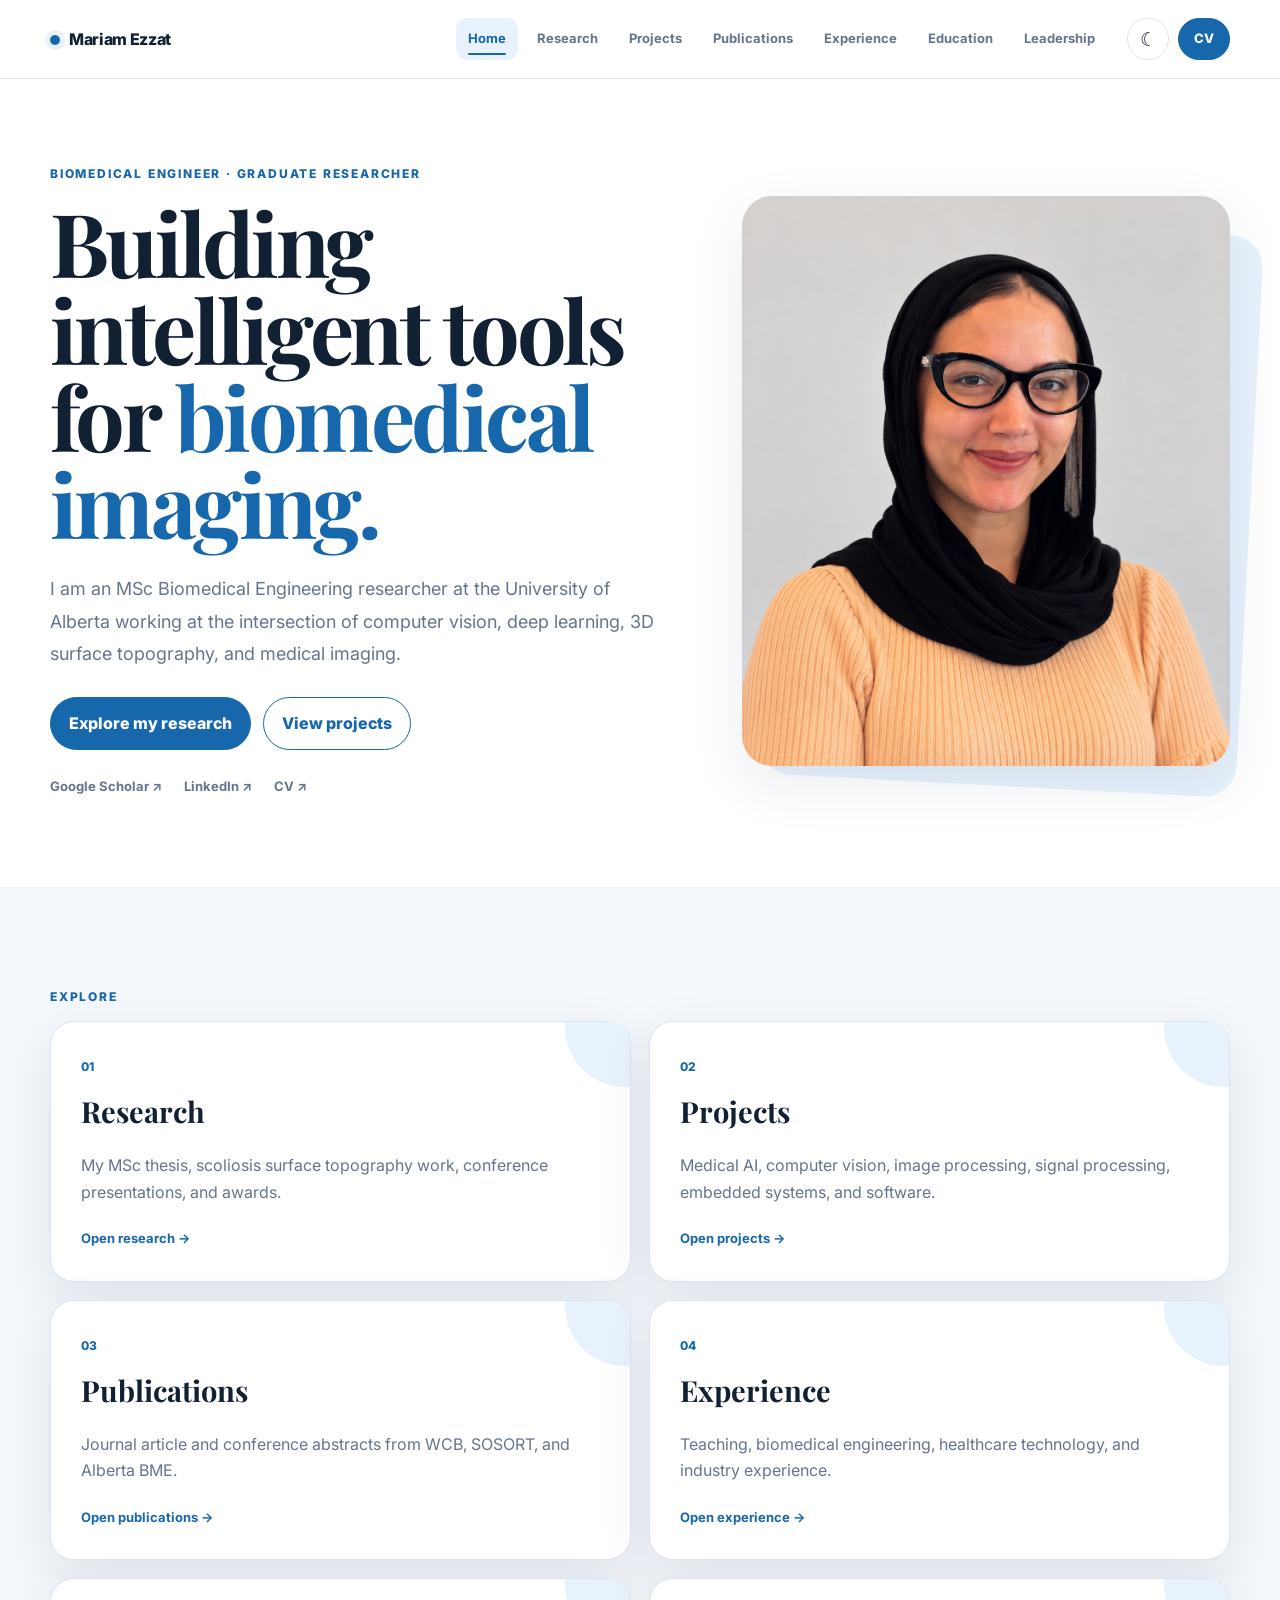
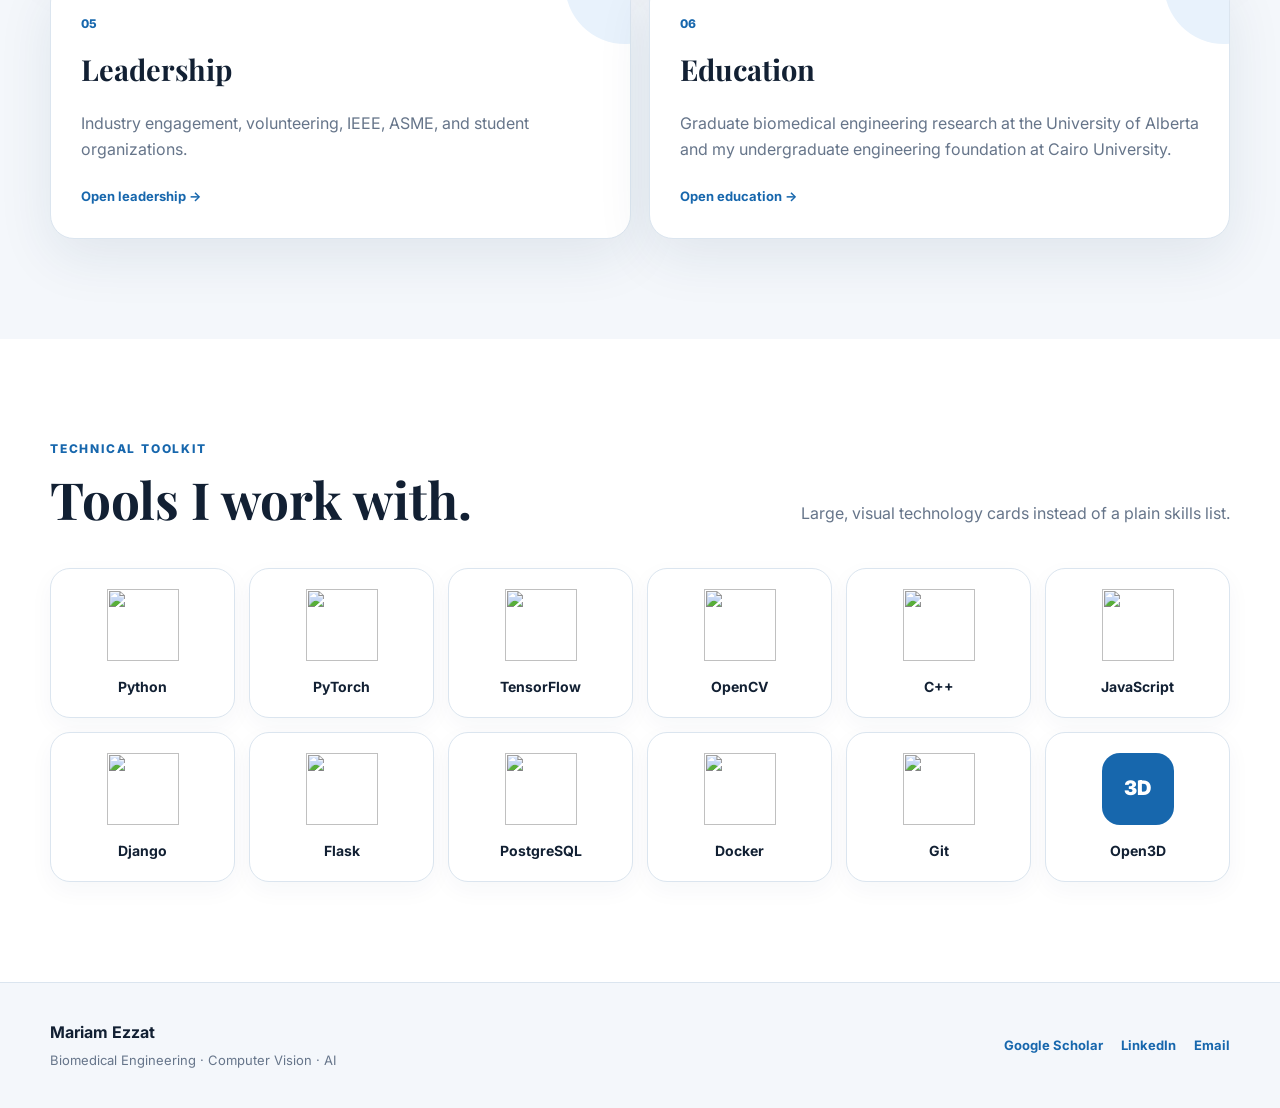
==== index.html @ 6a818fa8 "myportofolio(30thofsept2026)" ====
<!doctype html>
<html lang="en">
<head>
  <meta charset="utf-8">
  <meta name="viewport" content="width=device-width,initial-scale=1">
  <meta name="description" content="Mariam Ezzat portfolio">
  <title>Home | Mariam Ezzat</title>
  <link rel="preconnect" href="https://fonts.googleapis.com">
  <link rel="preconnect" href="https://fonts.gstatic.com" crossorigin>
  <link href="https://fonts.googleapis.com/css2?family=Inter:wght@400;500;600;700;800&family=Playfair+Display:wght@600;700&display=swap" rel="stylesheet">
  <link rel="stylesheet" href="style.css">
</head>
<body>

<header class="site-header">
  <div class="container nav-wrap">
    <a class="brand" href="index.html"><span class="brand-dot"></span>Mariam Ezzat</a>
    <button class="menu-toggle" id="menuToggle" type="button" aria-label="Open navigation" aria-expanded="false"><span></span><span></span><span></span></button>
    <nav class="nav-links" id="mainNav" aria-label="Main navigation">
      <a href="index.html">Home</a>
      <a href="research.html">Research</a>
      <a href="projects.html">Projects</a>
      <a href="publications.html">Publications</a>
      <a href="experience.html">Experience</a>
      <a href="education.html">Education</a>
      <a href="leadership.html">Leadership</a>
    </nav>
    <div class="nav-actions">
      <button class="theme-toggle" id="themeToggle" type="button" aria-label="Switch color theme"><span class="theme-icon" aria-hidden="true">☾</span></button>
      <a class="btn small" href="files/Mariam_Ezzat_CV.pdf" target="_blank">CV</a>
    </div>
  </div>
</header>

<main>

<section class="hero">
  <div class="container hero-grid">
    <div class="hero-copy">
      <p class="eyebrow">BIOMEDICAL ENGINEER · GRADUATE RESEARCHER</p>
      <h1>Building intelligent tools for <span>biomedical imaging.</span></h1>
      <p class="lead">I am an MSc Biomedical Engineering researcher at the University of Alberta working at the intersection of computer vision, deep learning, 3D surface topography, and medical imaging.</p>
      <div class="hero-actions">
        <a class="btn" href="research.html">Explore my research</a>
        <a class="btn ghost" href="projects.html">View projects</a>
      </div>
      <div class="social-row">
        <a href="https://scholar.google.ca/citations?user=oBHqGisAAAAJ&hl=en" target="_blank">Google Scholar ↗</a>
        <a href="https://www.linkedin.com/in/mariam-ezzat-a804b9215/" target="_blank">LinkedIn ↗</a>
        <a href="files/Mariam_Ezzat_CV.pdf" target="_blank">CV ↗</a>
      </div>
    </div>
    <div class="hero-photo"><img src="assets/headshot.png" alt="Portrait of Mariam Ezzat"></div>
  </div>
</section>

<section class="section soft">
  <div class="container">
    <p class="eyebrow">EXPLORE</p>
    <div class="portal-grid">
      <a class="portal-card" href="research.html"><span>01</span><h2>Research</h2><p>My MSc thesis, scoliosis surface topography work, conference presentations, and awards.</p><b>Open research →</b></a>
      <a class="portal-card" href="projects.html"><span>02</span><h2>Projects</h2><p>Medical AI, computer vision, image processing, signal processing, embedded systems, and software.</p><b>Open projects →</b></a>
      <a class="portal-card" href="publications.html"><span>03</span><h2>Publications</h2><p>Journal article and conference abstracts from WCB, SOSORT, and Alberta BME.</p><b>Open publications →</b></a>
      <a class="portal-card" href="experience.html"><span>04</span><h2>Experience</h2><p>Teaching, biomedical engineering, healthcare technology, and industry experience.</p><b>Open experience →</b></a>
      <a class="portal-card" href="leadership.html"><span>05</span><h2>Leadership</h2><p>Industry engagement, volunteering, IEEE, ASME, and student organizations.</p><b>Open leadership →</b></a>
      <a class="portal-card" href="education.html"><span>06</span><h2>Education</h2><p>Graduate biomedical engineering research at the University of Alberta and my undergraduate engineering foundation at Cairo University.</p><b>Open education →</b></a>
    </div>
  </div>
</section>

<section class="section">
 <div class="container">
  <p class="eyebrow">TECHNICAL TOOLKIT</p>
  <div class="section-head"><h2>Tools I work with.</h2><p>Large, visual technology cards instead of a plain skills list.</p></div>
  <div class="logo-skill-grid">
    <div class="logo-skill"><img src="https://cdn.jsdelivr.net/gh/devicons/devicon@latest/icons/python/python-original.svg"><b>Python</b></div>
    <div class="logo-skill"><img src="https://cdn.jsdelivr.net/gh/devicons/devicon@latest/icons/pytorch/pytorch-original.svg"><b>PyTorch</b></div>
    <div class="logo-skill"><img src="https://cdn.jsdelivr.net/gh/devicons/devicon@latest/icons/tensorflow/tensorflow-original.svg"><b>TensorFlow</b></div>
    <div class="logo-skill"><img src="https://cdn.jsdelivr.net/gh/devicons/devicon@latest/icons/opencv/opencv-original.svg"><b>OpenCV</b></div>
    <div class="logo-skill"><img src="https://cdn.jsdelivr.net/gh/devicons/devicon@latest/icons/cplusplus/cplusplus-original.svg"><b>C++</b></div>
    <div class="logo-skill"><img src="https://cdn.jsdelivr.net/gh/devicons/devicon@latest/icons/javascript/javascript-original.svg"><b>JavaScript</b></div>
    <div class="logo-skill"><img src="https://cdn.jsdelivr.net/gh/devicons/devicon@latest/icons/django/django-plain.svg"><b>Django</b></div>
    <div class="logo-skill"><img src="https://cdn.jsdelivr.net/gh/devicons/devicon@latest/icons/flask/flask-original.svg"><b>Flask</b></div>
    <div class="logo-skill"><img src="https://cdn.jsdelivr.net/gh/devicons/devicon@latest/icons/postgresql/postgresql-original.svg"><b>PostgreSQL</b></div>
    <div class="logo-skill"><img src="https://cdn.jsdelivr.net/gh/devicons/devicon@latest/icons/docker/docker-original.svg"><b>Docker</b></div>
    <div class="logo-skill"><img src="https://cdn.jsdelivr.net/gh/devicons/devicon@latest/icons/git/git-original.svg"><b>Git</b></div>
    <div class="logo-skill"><div class="skill-symbol">3D</div><b>Open3D</b></div>
  </div>
 </div>
</section>

</main>

<footer>
  <div class="container footer-inner">
    <div><strong>Mariam Ezzat</strong><br><span>Biomedical Engineering · Computer Vision · AI</span></div>
    <div class="footer-links">
      <a href="https://scholar.google.ca/citations?user=oBHqGisAAAAJ&hl=en" target="_blank" rel="noopener">Google Scholar</a>
      <a href="https://www.linkedin.com/in/mariam-ezzat-a804b9215/" target="_blank" rel="noopener">LinkedIn</a>
      <a href="mailto:mariamezzat@ualberta.ca">Email</a>
    </div>
  </div>
</footer>
<script src="script.js"></script>

</body>
</html>
---- style.css ----
:root{
  --bg:#ffffff;
  --surface:#ffffff;
  --surface-2:#f4f7fb;
  --surface-3:#eaf1f8;
  --text:#122033;
  --muted:#66758a;
  --accent:#1767ad;
  --accent-2:#0f4f8a;
  --accent-soft:#e8f2fc;
  --border:#dbe5ef;
  --header:rgba(255,255,255,.88);
  --shadow:0 18px 55px rgba(25,55,90,.09);
  --shadow-hover:0 25px 70px rgba(25,55,90,.16);
  --radius:24px;
}
html[data-theme="dark"]{
  --bg:#08111d;
  --surface:#101c2a;
  --surface-2:#0d1724;
  --surface-3:#17273a;
  --text:#edf5ff;
  --muted:#a9b8ca;
  --accent:#6db8ff;
  --accent-2:#94cbff;
  --accent-soft:#142d46;
  --border:#26394d;
  --header:rgba(8,17,29,.88);
  --shadow:0 18px 55px rgba(0,0,0,.25);
  --shadow-hover:0 25px 70px rgba(0,0,0,.38);
}
*{box-sizing:border-box}
html{scroll-behavior:smooth;background:var(--bg)}
body{
  margin:0;background:var(--bg);color:var(--text);
  font-family:"Inter",system-ui,-apple-system,BlinkMacSystemFont,"Segoe UI",sans-serif;
  line-height:1.65;transition:background .35s ease,color .35s ease;
}
img{max-width:100%}
a{color:inherit}
.container{width:min(1180px,calc(100% - 44px));margin-inline:auto}
main{overflow:hidden}
h1,h2,h3,p{transition:color .3s ease}
.eyebrow{margin:0 0 14px;color:var(--accent);font-size:12px;font-weight:800;letter-spacing:.15em;text-transform:uppercase}
.section{padding:100px 0}
.soft{background:var(--surface-2)}
.section-head{display:flex;justify-content:space-between;align-items:end;gap:45px;margin-bottom:42px}
.section-head h2{font-family:"Playfair Display",serif;font-size:clamp(36px,4vw,54px);line-height:1.05;margin:0;color:var(--text)}
.section-head p{max-width:540px;color:var(--muted);margin:0}

/* Header / tabs */
.site-header{
  position:sticky;top:0;z-index:1000;
  background:var(--header);backdrop-filter:blur(18px);-webkit-backdrop-filter:blur(18px);
  border-bottom:1px solid var(--border);transition:background .3s ease,border-color .3s ease;
}
.nav-wrap{min-height:78px;display:flex;align-items:center;gap:20px;position:relative}
.brand{font-weight:800;text-decoration:none;color:var(--text);white-space:nowrap;letter-spacing:-.02em}
.brand-dot{display:inline-block;width:10px;height:10px;border-radius:50%;background:var(--accent);margin-right:9px;box-shadow:0 0 0 5px var(--accent-soft)}
.nav-links{display:flex;align-items:center;gap:7px;margin-left:auto}
.nav-links a{
  position:relative;text-decoration:none;color:var(--muted);font-size:13px;font-weight:700;
  padding:10px 12px;border-radius:12px;transition:.2s ease;
}
.nav-links a:hover{color:var(--accent);background:var(--accent-soft)}
.nav-links a.active{color:var(--accent);background:var(--accent-soft)}
.nav-links a.active::after{content:"";position:absolute;left:12px;right:12px;bottom:5px;height:2px;background:var(--accent);border-radius:2px}
.nav-actions{display:flex;align-items:center;gap:9px}
.theme-toggle,.menu-toggle{
  border:1px solid var(--border);background:var(--surface);color:var(--text);cursor:pointer;
  transition:.22s ease;box-shadow:none
}
.theme-toggle{width:42px;height:42px;border-radius:50%;display:grid;place-items:center;font-size:19px}
.theme-toggle:hover{transform:rotate(10deg) scale(1.06);border-color:var(--accent);color:var(--accent)}
.menu-toggle{display:none;width:44px;height:42px;border-radius:12px;padding:10px}
.menu-toggle span{display:block;height:2px;background:currentColor;margin:5px 0;border-radius:2px;transition:.25s}
.menu-toggle.open span:nth-child(1){transform:translateY(7px) rotate(45deg)}
.menu-toggle.open span:nth-child(2){opacity:0}
.menu-toggle.open span:nth-child(3){transform:translateY(-7px) rotate(-45deg)}
.btn{
  display:inline-flex;align-items:center;justify-content:center;gap:8px;
  background:var(--accent);color:#fff;text-decoration:none;font-weight:800;
  border:1px solid var(--accent);padding:12px 18px;border-radius:999px;
  transition:transform .2s ease,box-shadow .2s ease,background .2s ease;
}
.btn:hover{transform:translateY(-2px);box-shadow:0 10px 25px color-mix(in srgb,var(--accent) 28%,transparent)}
.btn.small{padding:9px 15px;font-size:13px}
.btn.ghost{background:transparent;color:var(--accent)}
.btn.ghost:hover{background:var(--accent-soft)}

/* Home */
.hero{padding:85px 0 90px}
.hero-grid{display:grid;grid-template-columns:1.12fr .88fr;gap:70px;align-items:center}
.hero h1{font-family:"Playfair Display",serif;font-size:clamp(52px,7vw,88px);line-height:.99;letter-spacing:-.04em;margin:0;color:var(--text)}
.hero h1 span{color:var(--accent)}
.lead{max-width:720px;color:var(--muted);font-size:18px;line-height:1.8;margin:27px 0}
.hero-actions,.social-row{display:flex;gap:12px;flex-wrap:wrap}
.social-row{margin-top:26px;gap:22px}
.social-row a{font-size:13px;font-weight:700;color:var(--muted);text-decoration:none}
.social-row a:hover{color:var(--accent)}
.hero-photo{position:relative}
.hero-photo::before{content:"";position:absolute;inset:28px -20px -20px 30px;border-radius:32px;background:var(--accent-soft);transform:rotate(3deg)}
.hero-photo img{position:relative;display:block;width:100%;height:570px;object-fit:cover;object-position:center 26%;border-radius:30px;box-shadow:var(--shadow)}
.portal-grid{display:grid;grid-template-columns:repeat(2,1fr);gap:18px}
.portal-card{
  text-decoration:none;background:var(--surface);border:1px solid var(--border);border-radius:var(--radius);
  padding:30px;box-shadow:var(--shadow);transition:.25s ease;position:relative;overflow:hidden;
}
.portal-card::before{content:"";position:absolute;width:120px;height:120px;border-radius:50%;background:var(--accent-soft);right:-55px;top:-55px;transition:.3s}
.portal-card:hover{transform:translateY(-6px);box-shadow:var(--shadow-hover);border-color:color-mix(in srgb,var(--accent) 45%,var(--border))}
.portal-card:hover::before{transform:scale(1.35)}
.portal-card span{color:var(--accent);font-size:12px;font-weight:800}
.portal-card h2{font-family:"Playfair Display",serif;color:var(--text);font-size:29px;margin:10px 0}
.portal-card p{color:var(--muted);min-height:56px}
.portal-card b{color:var(--accent);font-size:13px}
.logo-skill-grid{display:grid;grid-template-columns:repeat(6,1fr);gap:14px}
.logo-skill{
  min-height:150px;background:var(--surface);border:1px solid var(--border);border-radius:20px;
  display:flex;flex-direction:column;align-items:center;justify-content:center;gap:14px;
  transition:.25s ease;box-shadow:0 8px 25px rgba(20,54,90,.04)
}
.logo-skill:hover{transform:translateY(-6px) scale(1.02);box-shadow:var(--shadow);border-color:var(--accent)}
.logo-skill img{width:72px;height:72px;object-fit:contain}
.logo-skill b{color:var(--text);font-size:14px}
.skill-symbol{width:72px;height:72px;border-radius:18px;background:var(--accent);color:#fff;display:grid;place-items:center;font-size:20px;font-weight:900}
html[data-theme="dark"] .logo-skill img[src*="flask"],
html[data-theme="dark"] .logo-skill img[src*="django"]{filter:invert(1)}

/* Page headers */
.page-hero{padding:95px 0 70px;background:linear-gradient(135deg,var(--surface-2),var(--bg))}
.page-hero h1{max-width:930px;font-family:"Playfair Display",serif;font-size:clamp(44px,6vw,74px);line-height:1.02;letter-spacing:-.035em;margin:10px 0 22px;color:var(--text)}
.page-hero p{max-width:800px;color:var(--muted);font-size:18px;line-height:1.8}
.page-hero .btn{margin-top:10px}

/* Research */
.research-feature{display:grid;grid-template-columns:.84fr 1.16fr;gap:48px;align-items:center}
.research-feature h2{font-family:"Playfair Display",serif;font-size:clamp(34px,4vw,47px);line-height:1.1;color:var(--text);margin:10px 0 18px}
.research-feature p{color:var(--muted);line-height:1.8}
.tag-row,.project-tags{display:flex;gap:8px;flex-wrap:wrap}
.tag-row span,.project-tags span{background:var(--accent-soft);border:1px solid var(--border);color:var(--accent);padding:6px 10px;border-radius:999px;font-size:11px;font-weight:700}
.workflow-card{background:var(--surface);border:1px solid var(--border);border-radius:22px;padding:15px;box-shadow:var(--shadow);transition:.25s}
.workflow-card:hover{transform:translateY(-4px);box-shadow:var(--shadow-hover)}
.workflow-card img{width:100%;display:block;border-radius:13px}
.workflow-card small{display:block;color:var(--muted);padding:10px 5px 2px}
.research-gallery{display:grid;grid-template-columns:1fr 1fr;gap:20px}
.gallery-card{background:var(--surface);border:1px solid var(--border);border-radius:22px;overflow:hidden;transition:.25s}
.gallery-card:hover{transform:translateY(-5px);box-shadow:var(--shadow-hover)}
.gallery-card.wide{grid-column:span 2;display:grid;grid-template-columns:1.25fr .75fr}
.gallery-card img{width:100%;height:340px;object-fit:cover;display:block;transition:transform .5s ease}
.gallery-card:hover img{transform:scale(1.025)}
.gallery-card.wide img{height:500px}
.gallery-card>div{padding:25px}
.gallery-card span{font-size:11px;font-weight:800;color:var(--accent);text-transform:uppercase}
.gallery-card h3{font-family:"Playfair Display",serif;font-size:25px;color:var(--text);margin:8px 0}
.gallery-card p{color:var(--muted);line-height:1.65}

/* Projects */
.project-grid{display:grid;grid-template-columns:1fr 1fr;gap:20px}
.project-card{
  display:grid;grid-template-columns:150px 1fr;background:var(--surface);border:1px solid var(--border);
  border-radius:22px;overflow:hidden;min-height:285px;box-shadow:0 10px 30px rgba(20,54,90,.045);
  transition:.25s ease
}
.project-card:hover{transform:translateY(-6px);box-shadow:var(--shadow-hover);border-color:color-mix(in srgb,var(--accent) 45%,var(--border))}
.project-visual{background:linear-gradient(145deg,#0f4f8a,#18334f);display:grid;place-items:center;position:relative;overflow:hidden}
.project-visual::after{content:"";position:absolute;width:130px;height:130px;border:1px solid rgba(255,255,255,.15);border-radius:50%;animation:floatRing 5s ease-in-out infinite}
.project-visual span{font-size:56px;position:relative;z-index:1;filter:drop-shadow(0 5px 10px rgba(0,0,0,.2));transition:.3s}
.project-card:hover .project-visual span{transform:scale(1.12) rotate(-3deg)}
.project-body{padding:24px}
.mini-label{font-size:10px!important;letter-spacing:.13em;font-weight:800;color:var(--accent)!important;text-transform:uppercase;margin:0}
.project-body h2{font-family:"Playfair Display",serif;font-size:22px;line-height:1.22;color:var(--text);margin:7px 0 10px}
.project-body>p:not(.mini-label){color:var(--muted);line-height:1.58;font-size:14px}
.project-link{display:inline-block;margin-top:16px;color:var(--accent);font-size:13px;font-weight:800;text-decoration:none}
.project-link:hover{text-decoration:underline}
.muted-link{color:var(--muted)}

/* Publications */
.publication-list{display:grid;gap:14px}
.publication-card{
  display:grid;grid-template-columns:70px 1fr;gap:20px;background:var(--surface);
  border:1px solid var(--border);border-radius:20px;padding:24px;transition:.22s
}
.publication-card:hover{transform:translateX(5px);border-color:var(--accent);box-shadow:var(--shadow)}
.pub-num{font-family:"Playfair Display",serif;font-size:27px;color:var(--accent)}
.publication-card h2{font-size:20px;color:var(--text);margin:7px 0 10px;line-height:1.35}
.pub-year{font-size:11px;font-weight:800;color:var(--accent)}
.authors,.venue{margin:5px 0;color:var(--muted);font-size:14px}
.venue{font-style:italic}
.publication-card .me{color:#0d5ea6!important;font-weight:900}
html[data-theme="dark"] .publication-card .me{color:#7dc1ff!important}

/* Experience */
.experience-list{display:grid;gap:17px}
.experience-card{
  display:grid;grid-template-columns:220px 1fr;gap:28px;align-items:center;background:var(--surface);
  border:1px solid var(--border);border-radius:22px;padding:26px;box-shadow:0 10px 30px rgba(20,54,90,.04);
  transition:.25s
}
.experience-card:hover{transform:translateY(-4px);box-shadow:var(--shadow-hover);border-color:var(--accent)}
.org-logo{width:200px;height:125px;padding:15px;border-radius:18px;background:#fff;border:1px solid #e4eaf0;display:flex;align-items:center;justify-content:center}
.org-logo img{max-width:100%;max-height:100%;object-fit:contain}
.exp-main{min-width:0}
.exp-top{display:flex;justify-content:space-between;gap:22px;align-items:start}
.exp-top h3{font-size:20px;margin:5px 0;color:var(--text)}
.exp-top h3 em{font-style:normal;color:var(--muted);font-weight:500}
.exp-top time{white-space:nowrap;color:var(--muted);font-size:12px;font-weight:700}
.exp-type{font-size:10px;letter-spacing:.12em;color:var(--accent);font-weight:900}
.exp-points{padding-left:20px;color:var(--muted);margin:12px 0 0}
.course-grid{display:grid;grid-template-columns:1fr 1fr;gap:10px;margin-top:16px}
.course-item{display:flex;gap:12px;align-items:center;background:var(--surface-2);border:1px solid var(--border);padding:13px;border-radius:15px}
.course-icon{width:34px;height:34px;border-radius:10px;background:var(--accent-soft);color:var(--accent);display:grid;place-items:center;font-weight:900;flex:0 0 auto}
.course-item strong{display:block;color:var(--text);font-size:13px}
.course-item small{display:block;color:var(--muted);line-height:1.3;margin-top:2px}

/* Leadership */
.service-grid{display:grid;grid-template-columns:repeat(3,1fr);gap:18px}
.service-card{background:var(--surface);border:1px solid var(--border);border-radius:22px;padding:25px;position:relative;box-shadow:0 10px 28px rgba(20,54,90,.04);transition:.25s}
.service-card:hover{transform:translateY(-5px);box-shadow:var(--shadow-hover);border-color:var(--accent)}
.service-featured{grid-column:span 2;background:linear-gradient(135deg,var(--surface),var(--accent-soft))}
.service-logo{width:185px;height:95px;display:flex;align-items:center;justify-content:flex-start;margin-bottom:18px}
.service-logo img{max-width:100%;max-height:100%;object-fit:contain}
.service-icon{width:64px;height:64px;border-radius:17px;background:var(--accent-soft);color:var(--accent);display:grid;place-items:center;font-weight:900;margin-bottom:18px}
.service-card h3{font-size:20px;margin:5px 0;color:var(--text)}
.service-card p{color:var(--muted);margin:7px 0}
.service-org{font-size:13px;font-weight:700;color:var(--accent)!important}
.service-status{position:absolute;right:22px;top:22px;font-size:10px;letter-spacing:.12em;font-weight:800;background:#e4f4ea;color:#27774a;padding:6px 9px;border-radius:999px}
html[data-theme="dark"] .service-status{background:#153625;color:#8be2ac}

/* Footer */
footer{border-top:1px solid var(--border);background:var(--surface-2)}
.footer-inner{display:flex;justify-content:space-between;gap:25px;align-items:center;padding:36px 0}
.footer-inner strong{color:var(--text)}
.footer-inner span{color:var(--muted);font-size:13px}
.footer-links{display:flex;gap:18px;flex-wrap:wrap}
.footer-links a{color:var(--accent);text-decoration:none;font-size:13px;font-weight:700}

/* Motion */
.reveal{opacity:0;transform:translateY(24px);transition:opacity .7s ease,transform .7s cubic-bezier(.2,.7,.2,1)}
.reveal.visible{opacity:1;transform:none}
@keyframes floatRing{0%,100%{transform:translateY(-5px) scale(.9)}50%{transform:translateY(8px) scale(1.05)}}
@media (prefers-reduced-motion:reduce){
  *,*::before,*::after{scroll-behavior:auto!important;animation:none!important;transition:none!important}
  .reveal{opacity:1;transform:none}
}

/* Responsive */
@media(max-width:1040px){
  .nav-links{gap:2px}.nav-links a{padding:9px 8px;font-size:12px}
  .logo-skill-grid{grid-template-columns:repeat(4,1fr)}
  .research-feature{grid-template-columns:1fr}
  .experience-card{grid-template-columns:175px 1fr}.org-logo{width:160px}
}
@media(max-width:860px){
  .menu-toggle{display:block;margin-left:auto}
  .nav-links{
    display:none;position:absolute;left:0;right:0;top:70px;margin:0;padding:12px;
    background:var(--surface);border:1px solid var(--border);border-radius:18px;
    box-shadow:var(--shadow);flex-direction:column;align-items:stretch
  }
  .nav-links.open{display:flex;animation:menuIn .2s ease}
  .nav-links a{padding:12px 14px;font-size:14px}
  .nav-links a.active::after{display:none}
  .nav-actions{margin-left:0}
  .hero-grid{grid-template-columns:1fr;gap:45px}
  .hero-photo{max-width:600px}
  .project-grid,.research-gallery{grid-template-columns:1fr}
  .gallery-card.wide{grid-column:auto;display:block}
  .gallery-card.wide img{height:390px}
  .service-grid{grid-template-columns:1fr 1fr}.service-featured{grid-column:span 2}
  @keyframes menuIn{from{opacity:0;transform:translateY(-8px)}to{opacity:1;transform:none}}
}
@media(max-width:700px){
  .container{width:min(100% - 28px,1180px)}
  .section{padding:74px 0}.page-hero{padding:72px 0 48px}
  .portal-grid{grid-template-columns:1fr}
  .logo-skill-grid{grid-template-columns:repeat(3,1fr)}
  .project-card{grid-template-columns:110px 1fr}
  .experience-card{grid-template-columns:1fr}
  .org-logo{width:190px;height:110px}
  .exp-top{flex-direction:column;gap:4px}.course-grid{grid-template-columns:1fr}
  .service-grid{grid-template-columns:1fr}.service-featured{grid-column:auto}
  .section-head{display:block}.section-head p{margin-top:15px}
  .footer-inner{flex-direction:column;align-items:flex-start}
}
@media(max-width:500px){
  .brand{font-size:14px}.nav-actions .btn{display:none}
  .logo-skill-grid{grid-template-columns:repeat(2,1fr)}
  .project-card{grid-template-columns:1fr}.project-visual{height:125px}
  .publication-card{grid-template-columns:45px 1fr;padding:19px}
  .hero-photo img{height:460px}
}

/* Education */
.education-timeline{display:grid;gap:22px}
.education-card{
  display:grid;grid-template-columns:230px 1fr;gap:34px;align-items:center;
  background:var(--surface);border:1px solid var(--border);border-radius:26px;
  padding:32px;box-shadow:var(--shadow);transition:.25s ease;
}
.education-card:hover{transform:translateY(-5px);box-shadow:var(--shadow-hover);border-color:var(--accent)}
.education-logo{
  height:150px;background:#fff;border:1px solid #e2e8ef;border-radius:20px;
  display:flex;align-items:center;justify-content:center;padding:20px;
}
.education-logo img{max-width:100%;max-height:100%;object-fit:contain}
.education-top{display:flex;justify-content:space-between;gap:25px;align-items:start}
.education-content h2{font-family:"Playfair Display",serif;color:var(--text);font-size:29px;line-height:1.18;margin:6px 0}
.education-content h3{color:var(--accent);font-size:16px;margin:0 0 14px}
.education-content>p{color:var(--muted);margin:0 0 17px}
.education-date{white-space:nowrap;background:var(--accent-soft);color:var(--accent);font-size:12px;font-weight:800;padding:8px 11px;border-radius:999px}
.education-tags{display:flex;flex-wrap:wrap;gap:8px}
.education-tags span{background:var(--surface-2);border:1px solid var(--border);color:var(--muted);font-size:11px;font-weight:700;padding:6px 10px;border-radius:999px}
@media(max-width:760px){
  .education-card{grid-template-columns:1fr;padding:23px}
  .education-logo{width:220px;height:125px}
  .education-top{display:block}
  .education-date{display:inline-block;margin-bottom:13px}
}

/* Awards & research support */
.award-grid{display:grid;grid-template-columns:1fr 1fr;gap:20px}
.award-card{
  position:relative;display:grid;grid-template-columns:185px 1fr;gap:26px;align-items:center;
  background:var(--surface);border:1px solid var(--border);border-radius:24px;padding:27px;
  box-shadow:var(--shadow);transition:.25s ease;overflow:hidden
}
.award-card:hover{transform:translateY(-5px);box-shadow:var(--shadow-hover);border-color:var(--accent)}
.award-logo{
  height:125px;background:#fff;border:1px solid #e2e8ef;border-radius:18px;
  display:flex;align-items:center;justify-content:center;padding:13px;overflow:hidden
}
.award-logo img{width:100%;height:100%;object-fit:contain}
.award-card h3{font-family:"Playfair Display",serif;color:var(--text);font-size:23px;line-height:1.2;margin:7px 0 10px}
.award-card p:not(.mini-label){color:var(--muted);font-size:14px;line-height:1.6;margin:0}
.award-value{
  position:absolute;right:20px;top:18px;background:var(--accent);color:#fff;
  border-radius:999px;padding:7px 11px;font-size:12px;font-weight:900
}

/* Mitacs research internship */
.featured-experience{border-color:color-mix(in srgb,var(--accent) 45%,var(--border))}
.mitacs-mark{background:linear-gradient(135deg,#101b2c,#173e66);border:none}
.mitacs-mark span{font-size:25px;font-weight:900;letter-spacing:.08em;color:#fff}
.project-title-line{
  margin:12px 0 4px;padding:12px 14px;border-radius:14px;background:var(--accent-soft);
  color:var(--text);font-size:14px
}
@media(max-width:900px){
  .award-grid{grid-template-columns:1fr}
}
@media(max-width:620px){
  .award-card{grid-template-columns:1fr;padding-top:55px}
  .award-logo{width:210px}
}

/* Education GPA + MSc coursework */
.education-meta{display:flex;align-items:flex-end;flex-direction:column;gap:10px}
.gpa-badge{
  min-width:126px;background:var(--accent-soft);border:1px solid color-mix(in srgb,var(--accent) 30%,var(--border));
  border-radius:15px;padding:9px 13px;text-align:center;color:var(--text)
}
.gpa-badge small{display:block;font-size:9px;letter-spacing:.13em;font-weight:900;color:var(--accent);margin-bottom:2px}
.gpa-badge strong{font-size:18px;line-height:1;color:var(--text)}
.msc-course-grid{display:grid;grid-template-columns:1fr 1fr;gap:11px;margin:20px 0}
.msc-course-card{
  min-height:84px;display:grid;grid-template-columns:42px 1fr auto;align-items:center;gap:13px;
  background:var(--surface-2);border:1px solid var(--border);border-radius:17px;padding:13px 15px;
  transition:transform .2s ease,border-color .2s ease,box-shadow .2s ease
}
.msc-course-card:nth-child(3){grid-column:1/-1}
.msc-course-card:hover{transform:translateY(-3px);border-color:var(--accent);box-shadow:0 10px 24px rgba(20,54,90,.08)}
.msc-course-icon{
  width:40px;height:40px;border-radius:12px;background:var(--accent-soft);color:var(--accent);
  display:grid;place-items:center;font-weight:900;font-size:17px
}
.msc-course-copy{min-width:0}
.msc-course-copy strong{display:block;color:var(--text);font-size:13px;margin-bottom:3px}
.msc-course-copy span{display:block;color:var(--muted);font-size:12px;line-height:1.35}
.course-grade{
  min-width:58px;height:55px;border-left:1px solid var(--border);padding-left:13px;
  display:flex;flex-direction:column;justify-content:center;align-items:center
}
.course-grade small{font-size:8px;letter-spacing:.11em;color:var(--muted);font-weight:800}
.course-grade b{font-family:"Playfair Display",serif;font-size:23px;color:var(--accent);line-height:1.05}
@media(max-width:820px){
  .msc-course-grid{grid-template-columns:1fr}
  .msc-course-card:nth-child(3){grid-column:auto}
}
@media(max-width:560px){
  .education-meta{align-items:flex-start;margin-top:12px}
  .msc-course-card{grid-template-columns:38px 1fr auto;padding:11px}
  .msc-course-copy span{font-size:11px}
}

/* Clinical research + data collection */
.clinical-research-grid{display:grid;grid-template-columns:repeat(3,1fr);gap:18px}
.clinical-research-card{
  display:grid;grid-template-columns:58px 1fr;gap:17px;align-items:start;
  background:var(--surface);border:1px solid var(--border);border-radius:22px;padding:23px;
  box-shadow:var(--shadow);transition:transform .22s ease,border-color .22s ease,box-shadow .22s ease
}
.clinical-research-card:hover{transform:translateY(-5px);border-color:var(--accent);box-shadow:var(--shadow-hover)}
.clinical-icon{
  width:56px;height:56px;border-radius:16px;background:var(--accent-soft);color:var(--accent);
  display:grid;place-items:center;font-weight:900;font-size:18px;border:1px solid color-mix(in srgb,var(--accent) 24%,var(--border))
}
.clinical-research-card h3{
  font-family:"Playfair Display",serif;color:var(--text);font-size:21px;line-height:1.2;margin:6px 0 10px
}
.clinical-research-card p:not(.mini-label){color:var(--muted);font-size:13px;line-height:1.65;margin:0}
@media(max-width:1000px){.clinical-research-grid{grid-template-columns:1fr}}

/* Two-study clinical research layout */
.two-study-grid{grid-template-columns:repeat(2,minmax(0,1fr))}
.study-card{grid-template-columns:58px 1fr}
.study-protocol{
  display:grid;grid-template-columns:repeat(3,1fr);gap:9px;margin:19px 0 16px
}
.study-protocol span{
  min-height:70px;display:flex;flex-direction:column;align-items:center;justify-content:center;
  background:var(--accent-soft);border:1px solid color-mix(in srgb,var(--accent) 22%,var(--border));
  border-radius:14px;text-align:center;padding:8px
}
.study-protocol b{font-family:"Playfair Display",serif;font-size:24px;color:var(--accent);line-height:1}
.study-protocol small{font-size:9px;text-transform:uppercase;letter-spacing:.08em;color:var(--muted);margin-top:5px;font-weight:800}
.study-detail{
  padding-top:14px;border-top:1px solid var(--border);margin-top:2px!important
}
.study-detail strong{color:var(--text)}
@media(max-width:1000px){.two-study-grid{grid-template-columns:1fr}}
@media(max-width:520px){
  .study-protocol{grid-template-columns:1fr 1fr 1fr}
  .study-protocol b{font-size:20px}
  .study-protocol small{font-size:8px}
}
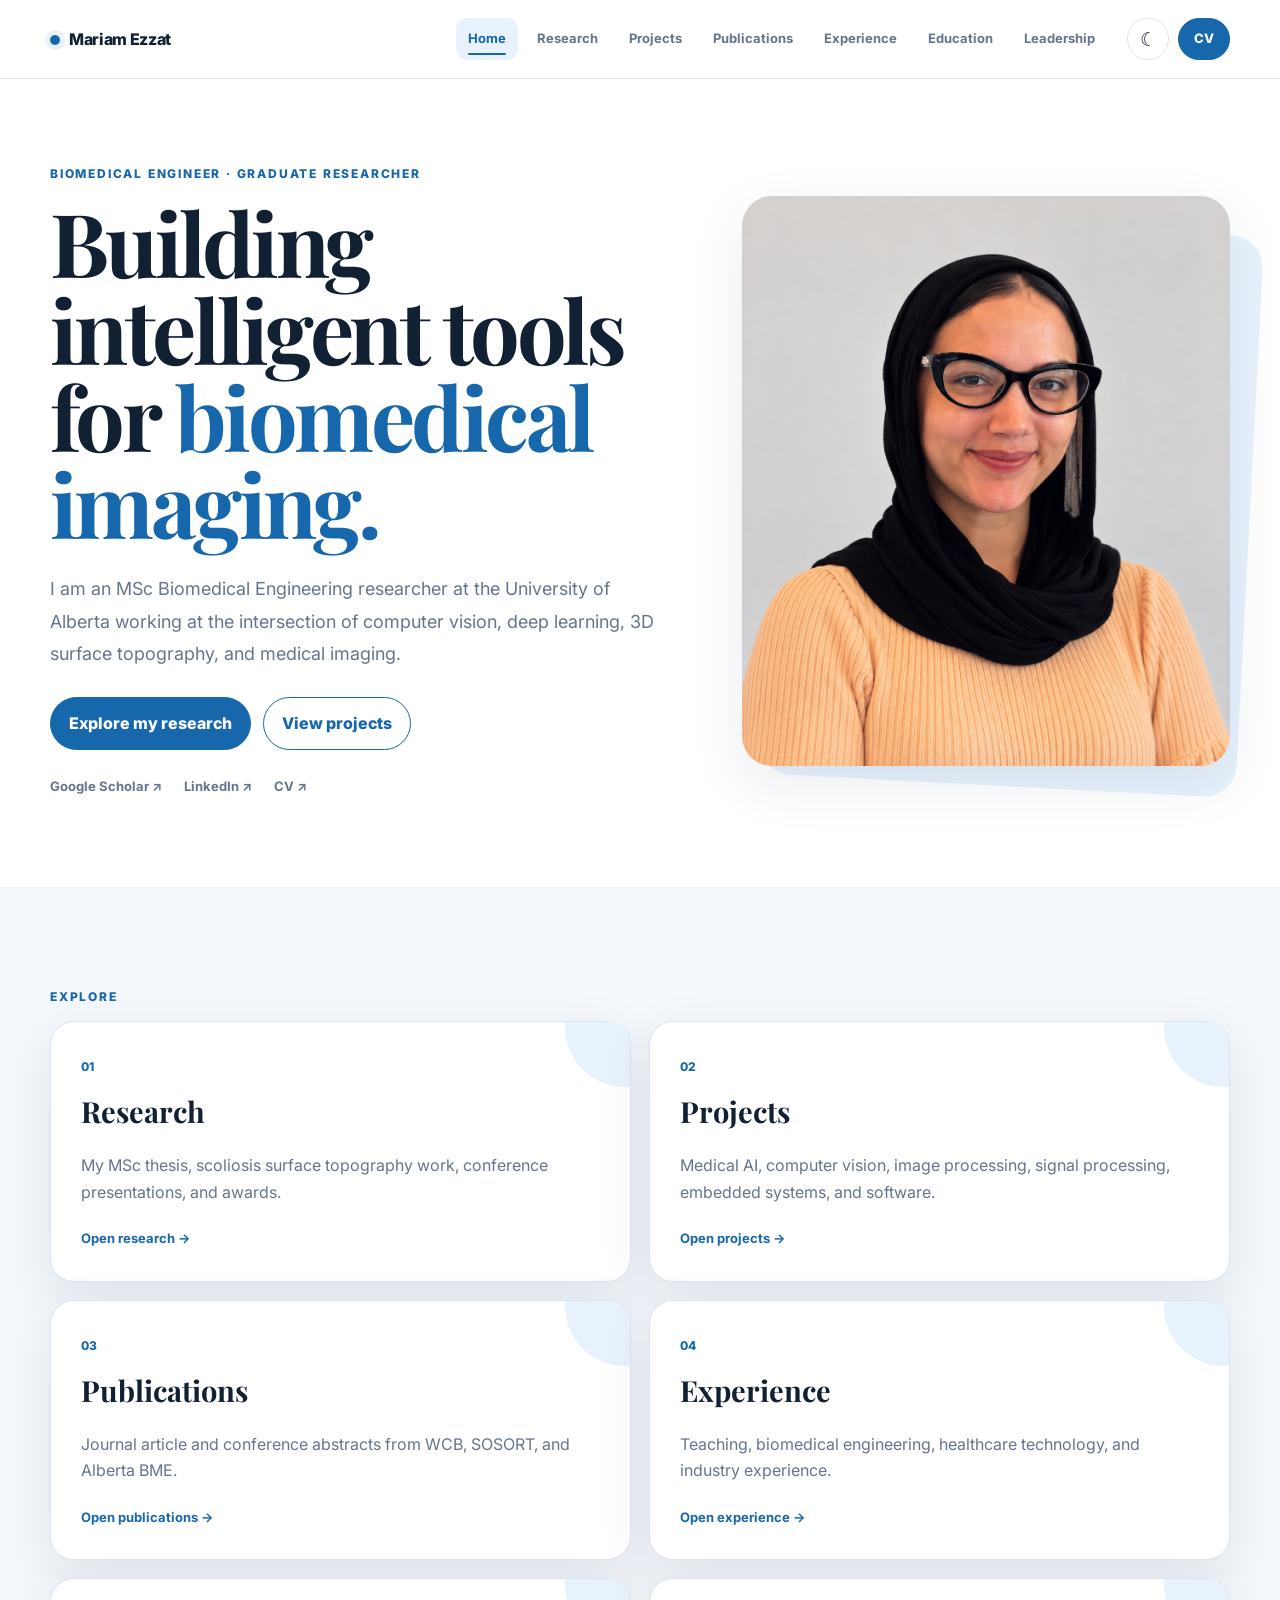
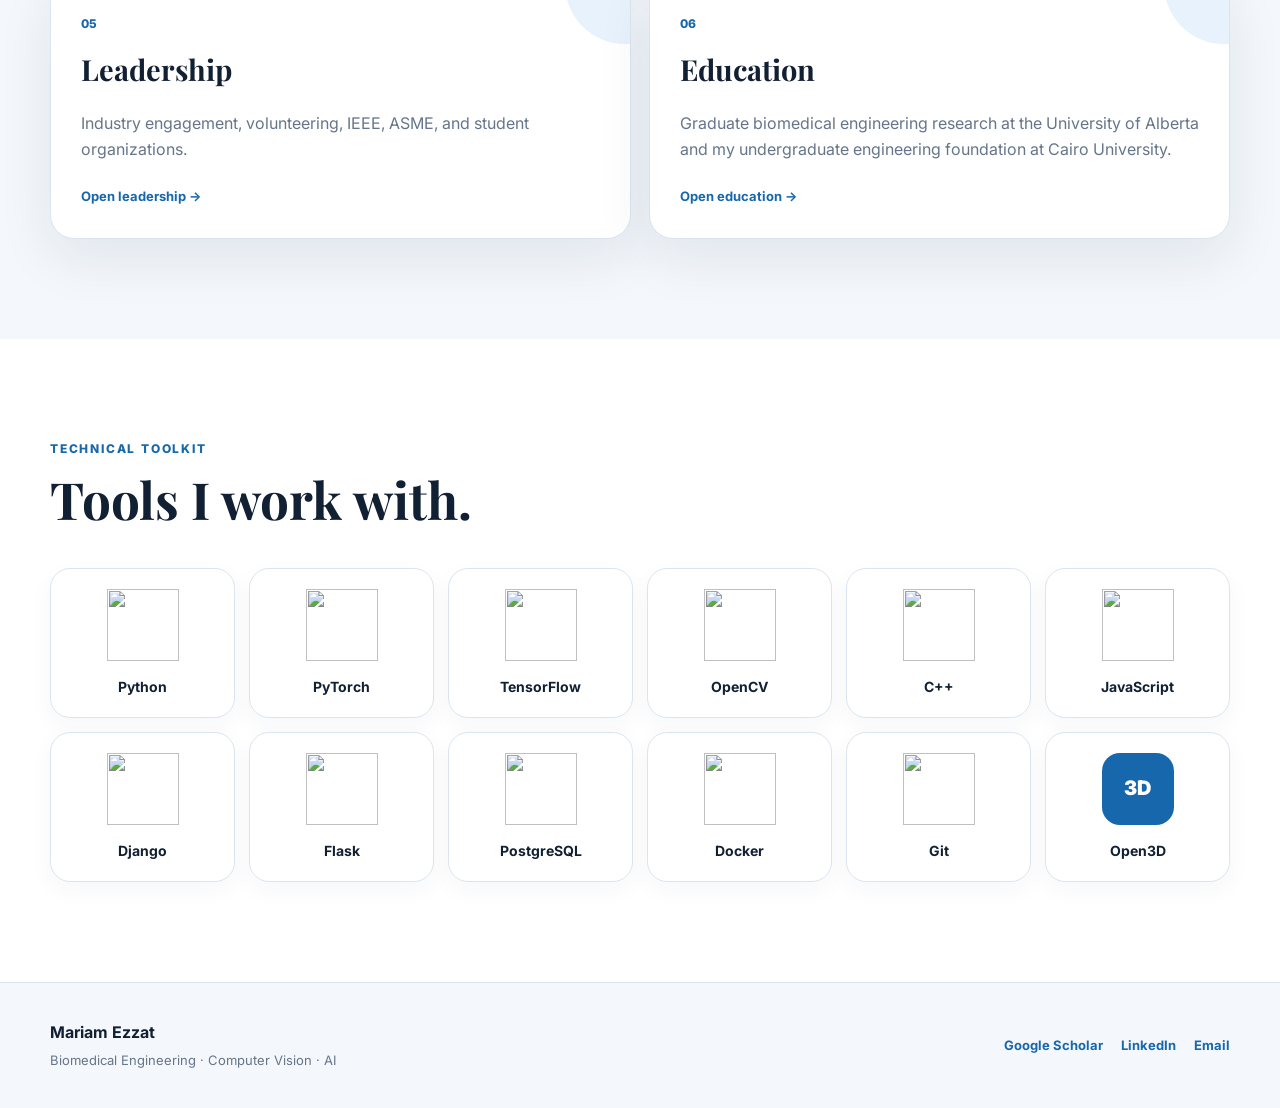
==== commit d12a7826: "Update section head for technical toolkit Removed the description paragraph from the section head." ====
--- a/index.html
+++ b/index.html
@@ -71,7 +71,7 @@
 <section class="section">
  <div class="container">
   <p class="eyebrow">TECHNICAL TOOLKIT</p>
-  <div class="section-head"><h2>Tools I work with.</h2><p>Large, visual technology cards instead of a plain skills list.</p></div>
+  <div class="section-head"><h2>Tools I work with.</h2></div>
   <div class="logo-skill-grid">
     <div class="logo-skill"><img src="https://cdn.jsdelivr.net/gh/devicons/devicon@latest/icons/python/python-original.svg"><b>Python</b></div>
     <div class="logo-skill"><img src="https://cdn.jsdelivr.net/gh/devicons/devicon@latest/icons/pytorch/pytorch-original.svg"><b>PyTorch</b></div>
@@ -104,4 +104,4 @@
 <script src="script.js"></script>
 
 </body>
-</html>+</html>
